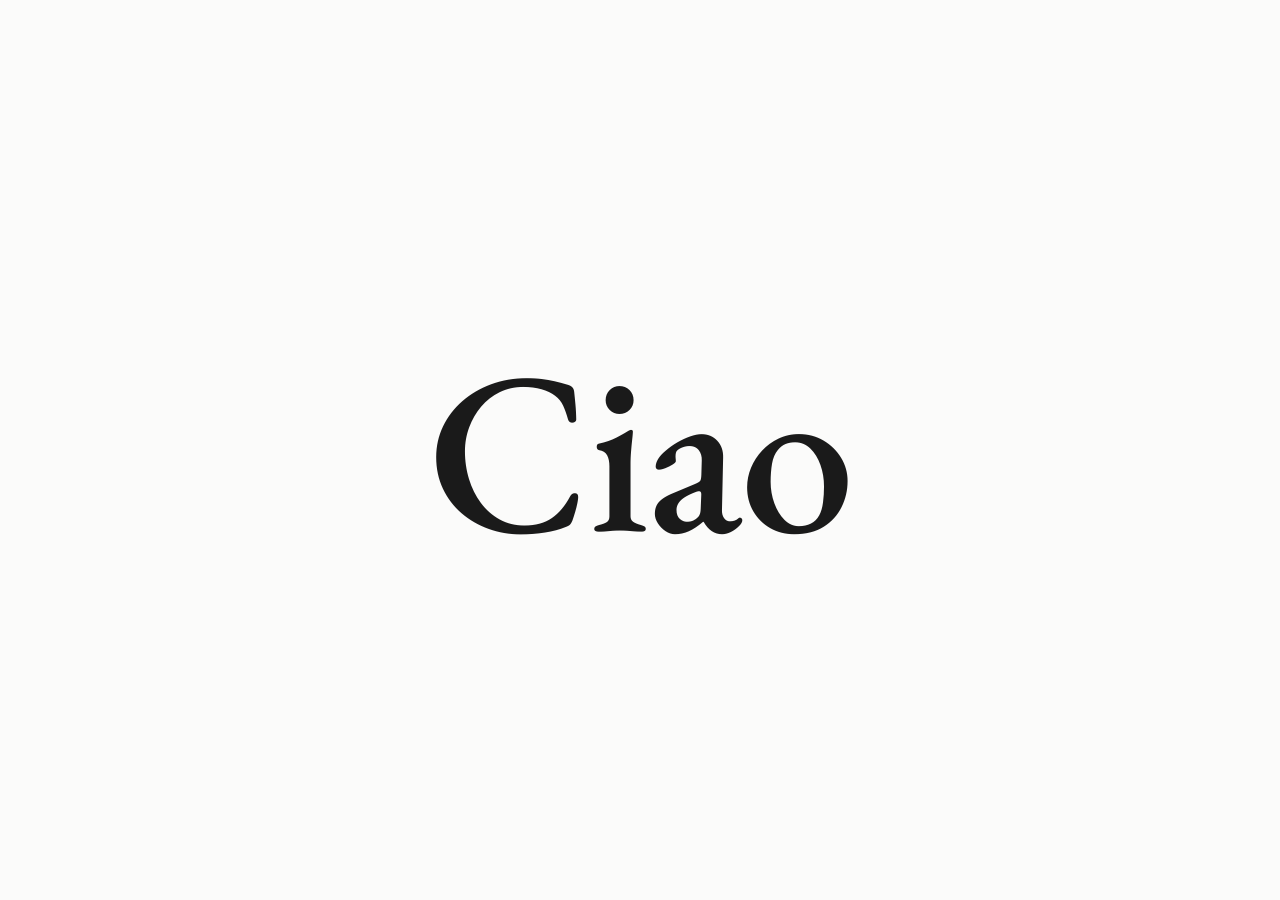
==== index.html @ 053286a0 "feat: add minimal "Ciao" landing page Implement a centered "Ciao" text component with a hover-trigge" ====
<!DOCTYPE html>
<html lang="it">
  <head>
    <meta charset="UTF-8">
    <meta name="viewport" content="width=device-width, initial-scale=1.0">
    <title>Ciao</title>
    <link rel="preconnect" href="https://fonts.googleapis.com">
    <link rel="preconnect" href="https://fonts.gstatic.com" crossorigin>
    <link href="https://fonts.googleapis.com/css2?family=EB+Garamond:wght@400;500;600&display=swap" rel="stylesheet">
    <link rel="stylesheet" href="style.css">
  </head>
  <body>
    <main>
      <h1 class="ciao">Ciao</h1>
    </main>
    <script>
      const ciao = document.querySelector('.ciao');
      ciao.addEventListener('mouseenter', () => {
        if (!ciao.classList.contains('animating')) {
          ciao.classList.add('animating');
        }
      });
      ciao.addEventListener('animationend', () => {
        ciao.classList.remove('animating');
      });
    </script>
  </body>
</html>
---- style.css ----
* {
  margin: 0;
  padding: 0;
  box-sizing: border-box;
}

html, body {
  width: 100%;
  height: 100%;
  background-color: #fbfbfa;
  color: #1a1a1a;
  font-family: 'EB Garamond', Garamond, Georgia, serif;
  overflow: hidden;
  user-select: none;
  -webkit-font-smoothing: antialiased;
}

main {
  width: 100vw;
  height: 100vh;
  display: flex;
  align-items: center;
  justify-content: center;
}

/* Stato iniziale a riposo: NESSUN effetto, colore solido puro */
.ciao {
  font-size: clamp(5rem, 18vw, 15rem);
  font-weight: 500;
  letter-spacing: -0.01em;
  line-height: 0.82;
  cursor: default;
  display: inline-block;
  color: #1a1a1a;
}

/* Attivato all'entrata del mouse e bloccato fino al termine completo */
.ciao.animating {
  background-image: 
    linear-gradient(
      115deg,
      transparent 0%,
      transparent 30%,
      rgba(255, 255, 255, 0.45) 42%,
      #ffffff 50%,
      rgba(255, 255, 255, 0.45) 58%,
      transparent 70%,
      transparent 100%
    ),
    linear-gradient(#1a1a1a, #1a1a1a);
  background-size: 60% 100%, 100% 100%;
  background-repeat: no-repeat, no-repeat;
  -webkit-background-clip: text;
  background-clip: text;
  -webkit-text-fill-color: transparent;
  animation: lamaDiLuce 0.75s linear forwards;
}

@keyframes lamaDiLuce {
  0% {
    background-position: -95% 0, 0 0;
    filter: drop-shadow(0 0 0px transparent);
  }
  50% {
    filter: drop-shadow(0 0 16px rgba(255, 255, 255, 0.95)) drop-shadow(0 0 28px rgba(255, 255, 255, 0.5));
  }
  100% {
    background-position: 210% 0, 0 0;
    filter: drop-shadow(0 0 0px transparent);
  }
}
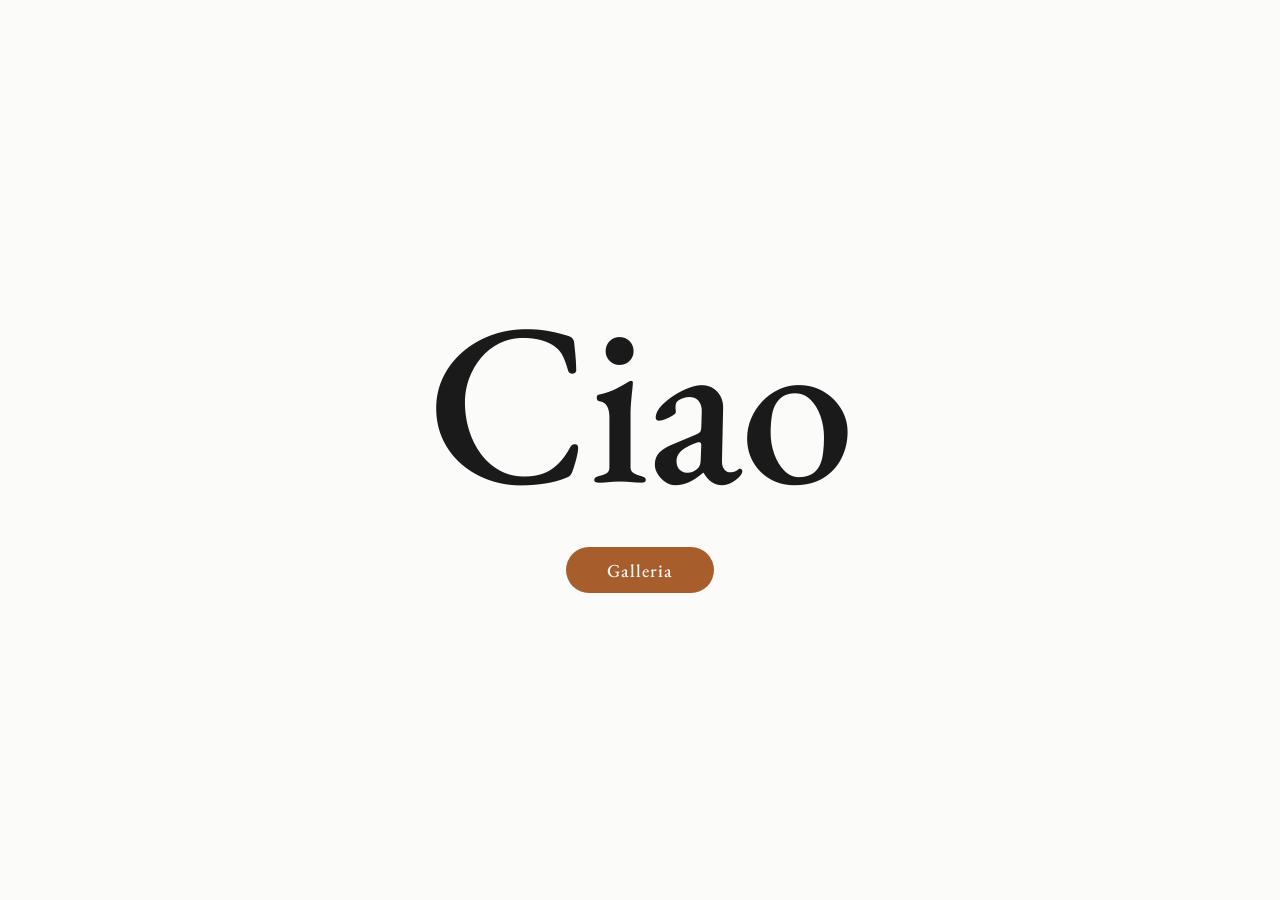
==== commit db1d4560: "feat: add gallery page and images Implement the gallery view layout with image assets and meta infor" ====
--- a/index.html
+++ b/index.html
@@ -6,12 +6,15 @@
     <title>Ciao</title>
     <link rel="preconnect" href="https://fonts.googleapis.com">
     <link rel="preconnect" href="https://fonts.gstatic.com" crossorigin>
-    <link href="https://fonts.googleapis.com/css2?family=EB+Garamond:wght@400;500;600&display=swap" rel="stylesheet">
+    <link href="https://fonts.googleapis.com/css2?family=EB+Garamond:ital,wght@0,400;0,500;0,600;1,400&display=swap" rel="stylesheet">
     <link rel="stylesheet" href="style.css">
   </head>
   <body>
     <main>
-      <h1 class="ciao">Ciao</h1>
+      <div class="content">
+        <h1 class="ciao">Ciao</h1>
+        <a href="galleria.html" class="btn-galleria">Galleria</a>
+      </div>
     </main>
     <script>
       const ciao = document.querySelector('.ciao');
--- a/style.css
+++ b/style.css
@@ -10,15 +10,26 @@
   background-color: #fbfbfa;
   color: #1a1a1a;
   font-family: 'EB Garamond', Garamond, Georgia, serif;
-  overflow: hidden;
   user-select: none;
   -webkit-font-smoothing: antialiased;
+}
+
+/* Home Page */
+body:not(.page-galleria) {
+  overflow: hidden;
 }
 
 main {
   width: 100vw;
   height: 100vh;
   display: flex;
+  align-items: center;
+  justify-content: center;
+}
+
+.content {
+  display: flex;
+  flex-direction: column;
   align-items: center;
   justify-content: center;
 }
@@ -69,3 +80,270 @@
     filter: drop-shadow(0 0 0px transparent);
   }
 }
+
+/* ==========================================================================
+   Pulsante Flat Oro Scuro Ramato / Ruggine (Home)
+   ========================================================================== */
+.btn-galleria {
+  display: inline-flex;
+  align-items: center;
+  justify-content: center;
+  margin-top: 3.2rem;
+  padding: 0.7rem 2.6rem;
+  font-family: 'EB Garamond', Garamond, Georgia, serif;
+  font-size: 1.15rem;
+  font-weight: 500;
+  letter-spacing: 0.05em;
+  text-decoration: none;
+  cursor: pointer;
+  border-radius: 9999px;
+  border: none;
+  outline: none;
+  box-shadow: none;
+  transform: none;
+
+  /* Colore flat oro scuro tendente al ramato/ruggine puro, senza texture */
+  background-color: #a85d2c;
+  color: #faf9f6;
+
+  /* Transizione pura di colore verso il neutro */
+  transition: background-color 0.35s ease, color 0.35s ease;
+}
+
+/* Hover: solo cambio colore verso il neutro (flat, nessun movimento, nessun rilievo) */
+.btn-galleria:hover {
+  background-color: #e5e0d6;
+  color: #1a1a1a;
+  transform: none;
+  box-shadow: none;
+}
+
+.btn-galleria:active {
+  background-color: #d8d3c8;
+  color: #1a1a1a;
+  transform: none;
+  box-shadow: none;
+}
+
+/* ==========================================================================
+   Stili Pagina Galleria (Versione originale ripristinata)
+   ========================================================================== */
+.page-galleria {
+  overflow-y: auto;
+  overflow-x: hidden;
+  min-height: 100vh;
+}
+
+.galleria-header {
+  position: sticky;
+  top: 0;
+  z-index: 40;
+  display: flex;
+  align-items: center;
+  justify-content: space-between;
+  padding: 1.8rem 3rem;
+  background-color: rgba(251, 251, 250, 0.92);
+  backdrop-filter: blur(12px);
+  border-bottom: 1px solid rgba(0, 0, 0, 0.06);
+}
+
+/* Ripristino link testuale pulito a sinistra */
+.nav-back {
+  display: inline-flex;
+  align-items: center;
+  text-decoration: none;
+  color: #1a1a1a;
+  font-size: 1.15rem;
+  font-weight: 500;
+  letter-spacing: 0.03em;
+  transition: opacity 0.25s ease;
+}
+
+.nav-back:hover {
+  opacity: 0.5;
+}
+
+.galleria-title {
+  font-size: 1.75rem;
+  font-weight: 500;
+  letter-spacing: -0.01em;
+}
+
+/* Testo a destra in alto ripristinato */
+.galleria-subtitle {
+  font-size: 0.95rem;
+  color: #666;
+  font-style: italic;
+}
+
+.galleria-container {
+  width: 100%;
+  max-width: 1240px;
+  height: auto;
+  margin: 0 auto;
+  padding: 3.5rem 2rem 5rem 2rem;
+  display: flex;
+  flex-direction: column;
+}
+
+.gallery-grid {
+  display: grid;
+  grid-template-columns: repeat(2, 1fr);
+  gap: 3.5rem 3rem;
+  width: 100%;
+}
+
+@media (max-width: 768px) {
+  .gallery-grid {
+    grid-template-columns: 1fr;
+    gap: 2.5rem;
+  }
+  .galleria-header {
+    padding: 1.2rem 1.5rem;
+  }
+  .galleria-subtitle {
+    display: none;
+  }
+}
+
+.gallery-item {
+  display: flex;
+  flex-direction: column;
+  cursor: pointer;
+  transition: transform 0.4s cubic-bezier(0.16, 1, 0.3, 1);
+}
+
+.gallery-item:hover {
+  transform: translateY(-4px);
+}
+
+.image-wrapper {
+  position: relative;
+  width: 100%;
+  aspect-ratio: 4 / 3;
+  overflow: hidden;
+  background-color: #eee;
+  border-radius: 4px;
+  box-shadow: 0 4px 20px rgba(0, 0, 0, 0.04);
+}
+
+.image-wrapper img {
+  width: 100%;
+  height: 100%;
+  object-fit: cover;
+  transition: transform 0.6s cubic-bezier(0.16, 1, 0.3, 1), filter 0.4s ease;
+}
+
+.gallery-item:hover .image-wrapper img {
+  transform: scale(1.03);
+}
+
+.item-meta {
+  margin-top: 1.1rem;
+  display: flex;
+  align-items: flex-start;
+  gap: 1.2rem;
+}
+
+.item-number {
+  font-size: 0.95rem;
+  color: #888;
+  font-variant-numeric: tabular-nums;
+  padding-top: 0.15rem;
+}
+
+.item-text {
+  display: flex;
+  flex-direction: column;
+  gap: 0.2rem;
+}
+
+.item-title {
+  font-size: 1.35rem;
+  font-weight: 500;
+  color: #1a1a1a;
+  letter-spacing: -0.01em;
+}
+
+.item-desc {
+  font-size: 0.95rem;
+  color: #666;
+  font-style: italic;
+  line-height: 1.4;
+}
+
+
+/* Modal Lightbox */
+.lightbox {
+  position: fixed;
+  inset: 0;
+  z-index: 100;
+  background-color: rgba(251, 251, 250, 0.96);
+  backdrop-filter: blur(16px);
+  display: flex;
+  align-items: center;
+  justify-content: center;
+  opacity: 0;
+  pointer-events: none;
+  transition: opacity 0.35s ease;
+  padding: 2rem;
+}
+
+.lightbox.active {
+  opacity: 1;
+  pointer-events: auto;
+}
+
+.lightbox-content {
+  position: relative;
+  max-width: 900px;
+  width: 100%;
+  display: flex;
+  flex-direction: column;
+  align-items: center;
+}
+
+.lightbox-close {
+  position: absolute;
+  top: -3.5rem;
+  right: 0;
+  background: none;
+  border: none;
+  font-size: 2.2rem;
+  line-height: 1;
+  color: #1a1a1a;
+  cursor: pointer;
+  padding: 0.5rem;
+  transition: transform 0.2s ease, opacity 0.2s ease;
+}
+
+.lightbox-close:hover {
+  opacity: 0.6;
+  transform: scale(1.1);
+}
+
+#lightbox-img {
+  width: 100%;
+  max-height: 72vh;
+  object-fit: contain;
+  border-radius: 4px;
+  box-shadow: 0 12px 40px rgba(0, 0, 0, 0.09);
+}
+
+.lightbox-caption {
+  margin-top: 1.4rem;
+  text-align: center;
+}
+
+#lightbox-title {
+  font-size: 1.45rem;
+  font-weight: 500;
+  color: #1a1a1a;
+}
+
+#lightbox-desc {
+  margin-top: 0.3rem;
+  font-size: 1.05rem;
+  color: #666;
+  font-style: italic;
+}
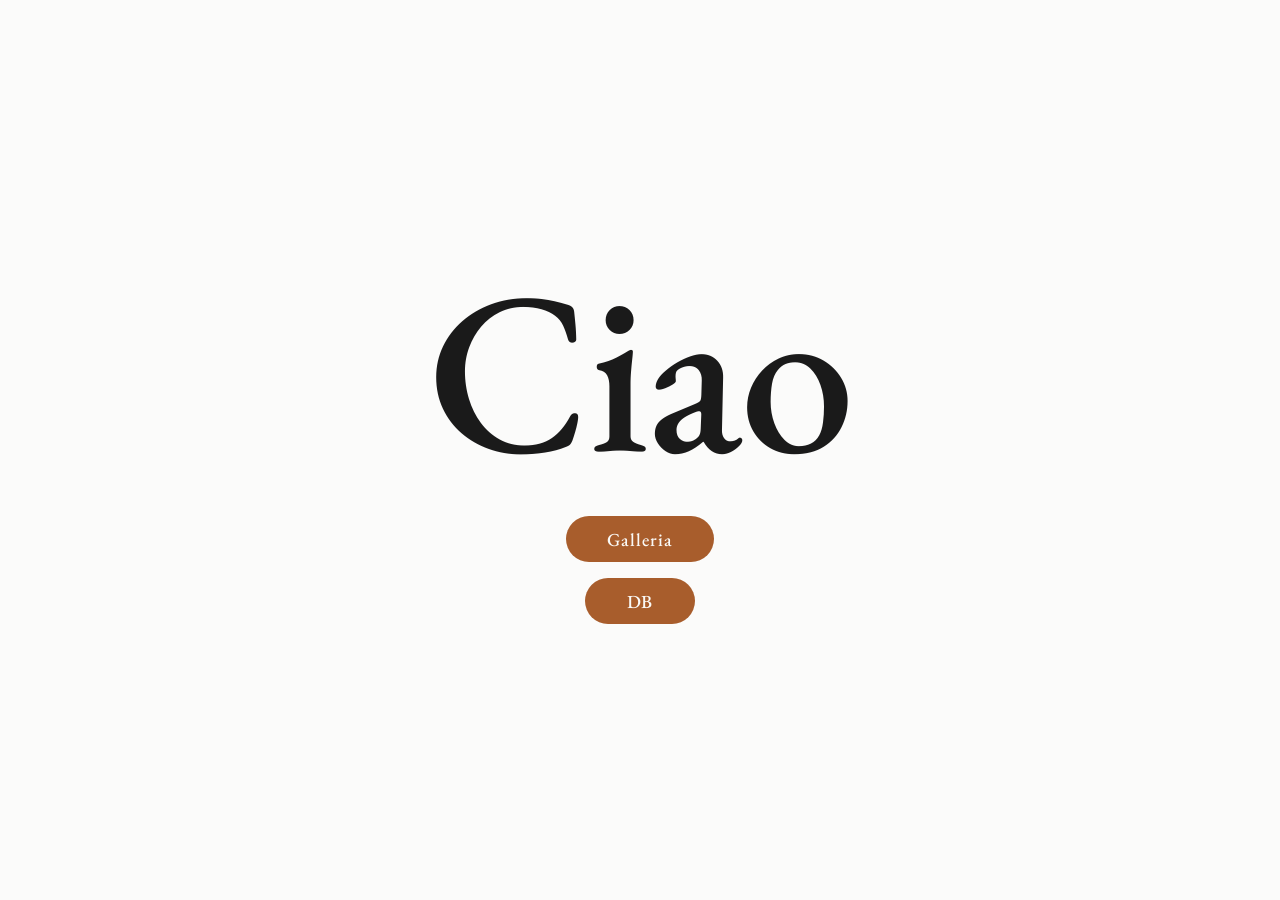
==== commit 4eeb8855: "feat: add Supabase database integration page Implemented a new database management interface (db.htm" ====
--- a/index.html
+++ b/index.html
@@ -13,7 +13,10 @@
     <main>
       <div class="content">
         <h1 class="ciao">Ciao</h1>
-        <a href="galleria.html" class="btn-galleria">Galleria</a>
+        <div class="actions">
+          <a href="galleria.html" class="btn-galleria">Galleria</a>
+          <a href="db.html" class="btn-galleria btn-db">DB</a>
+        </div>
       </div>
     </main>
     <script>
--- a/style.css
+++ b/style.css
@@ -84,6 +84,18 @@
 /* ==========================================================================
    Pulsante Flat Oro Scuro Ramato / Ruggine (Home)
    ========================================================================== */
+.actions {
+  display: flex;
+  flex-direction: column;
+  align-items: center;
+  gap: 1rem;
+  margin-top: 3.2rem;
+}
+
+.actions .btn-galleria {
+  margin-top: 0;
+}
+
 .btn-galleria {
   display: inline-flex;
   align-items: center;
@@ -126,6 +138,208 @@
 }
 
 /* ==========================================================================
+   Stili Pagina Database (Supabase)
+   ========================================================================== */
+.page-db main.db-container {
+  width: 100%;
+  max-width: 960px;
+  height: auto;
+  min-height: calc(100vh - 85px);
+  margin: 0 auto;
+  /* Posizionato più in alto come richiesto (padding ridotto a 2.2rem) */
+  padding: 2.2rem 2rem 5rem 2rem;
+  display: flex;
+  flex-direction: column;
+  align-items: stretch;
+  /* Fissa la posizione iniziale in alto: impedisce salti verticali dei blocchi */
+  justify-content: flex-start;
+  gap: 1.8rem;
+}
+
+.db-card {
+  background-color: #ffffff;
+  border: 1px solid rgba(0, 0, 0, 0.08);
+  border-radius: 6px;
+  padding: 1.8rem 2.2rem;
+  box-shadow: 0 4px 24px rgba(0, 0, 0, 0.025);
+}
+
+.db-auth-row {
+  display: flex;
+  align-items: center;
+  justify-content: space-between;
+  gap: 1.5rem;
+}
+
+@media (max-width: 640px) {
+  .db-auth-row {
+    flex-direction: column;
+    align-items: flex-start;
+  }
+}
+
+.db-section-title {
+  font-size: 1.35rem;
+  font-weight: 500;
+  letter-spacing: -0.01em;
+  color: #1a1a1a;
+  margin-bottom: 0.35rem;
+}
+
+.db-status-text {
+  font-size: 1.05rem;
+  color: #666;
+  font-style: italic;
+}
+
+.db-btn {
+  margin-top: 0;
+  padding: 0.55rem 1.8rem;
+  font-size: 1.05rem;
+}
+
+.db-data-header {
+  display: flex;
+  align-items: center;
+  justify-content: space-between;
+  margin-bottom: 1.2rem;
+}
+
+.db-btn-refresh {
+  margin-top: 0;
+  padding: 0.4rem 1.4rem;
+  font-size: 0.95rem;
+  background-color: #e5e0d6;
+  color: #1a1a1a;
+}
+
+.db-btn-refresh:hover {
+  background-color: #d8d3c8;
+}
+
+/* Transizione morbida di blur durante il caricamento (senza flash) */
+.db-data-container {
+  position: relative;
+  min-height: 120px;
+  border-radius: 6px;
+}
+
+.db-table-wrapper {
+  transition: filter 0.28s cubic-bezier(0.16, 1, 0.3, 1), opacity 0.28s cubic-bezier(0.16, 1, 0.3, 1);
+  will-change: filter, opacity;
+}
+
+.db-table-wrapper.is-loading {
+  filter: blur(4px);
+  opacity: 0.5;
+  pointer-events: none;
+}
+
+/* Tabella editoriale in stile Garamond con testata nella palette ramato chiaro */
+.db-table-responsive {
+  width: 100%;
+  overflow-x: auto;
+  border: 1px solid rgba(168, 93, 44, 0.14);
+  border-radius: 6px;
+  background-color: #ffffff;
+}
+
+.db-table {
+  width: 100%;
+  border-collapse: collapse;
+  text-align: left;
+  font-family: 'EB Garamond', Garamond, Georgia, serif;
+  font-size: 1.05rem;
+}
+
+.db-table thead {
+  /* Tonalità chiara e luminosa della stessa palette del ramato/ruggine (#a85d2c) */
+  background-color: #f7ede5;
+  border-bottom: 1px solid rgba(168, 93, 44, 0.18);
+}
+
+.db-table th {
+  padding: 0.85rem 1.4rem;
+  font-size: 0.88rem;
+  font-weight: 600;
+  letter-spacing: 0.06em;
+  text-transform: uppercase;
+  color: #733c1d;
+  white-space: nowrap;
+}
+
+.db-table td {
+  padding: 0.95rem 1.4rem;
+  color: #1a1a1a;
+  border-bottom: 1px solid rgba(168, 93, 44, 0.06);
+  line-height: 1.4;
+  font-variant-numeric: tabular-nums;
+}
+
+.db-table tbody tr:last-child td {
+  border-bottom: none;
+}
+
+.db-table tbody tr {
+  transition: background-color 0.18s ease;
+}
+
+.db-table tbody tr:hover {
+  background-color: #fbf6f2;
+}
+
+.cell-null {
+  color: #aaa;
+  font-style: italic;
+}
+
+.cell-json {
+  font-family: 'Courier New', Courier, monospace;
+  font-size: 0.85rem;
+  background-color: #f3f2ef;
+  padding: 0.15rem 0.45rem;
+  border-radius: 3px;
+  color: #444;
+}
+
+/* Stati vuoti o di errore */
+.db-empty-state, .db-error-state {
+  padding: 2.8rem 2rem;
+  text-align: center;
+  background-color: #faf9f7;
+  border: 1px dashed rgba(0, 0, 0, 0.12);
+  border-radius: 6px;
+}
+
+.db-empty-title, .db-error-title {
+  font-size: 1.35rem;
+  font-weight: 500;
+  color: #1a1a1a;
+  margin-bottom: 0.4rem;
+}
+
+.db-empty-desc, .db-error-desc {
+  font-size: 1rem;
+  color: #666;
+  font-style: italic;
+  max-width: 540px;
+  margin: 0 auto;
+  line-height: 1.5;
+}
+
+.db-error-code {
+  margin-top: 1rem;
+  text-align: left;
+  background-color: #f1efea;
+  padding: 1rem;
+  border-radius: 4px;
+  font-size: 0.85rem;
+  font-family: monospace;
+  color: #a33;
+  overflow-x: auto;
+}
+
+/* ==========================================================================
    Stili Pagina Galleria (Versione originale ripristinata)
    ========================================================================== */
 .page-galleria {
